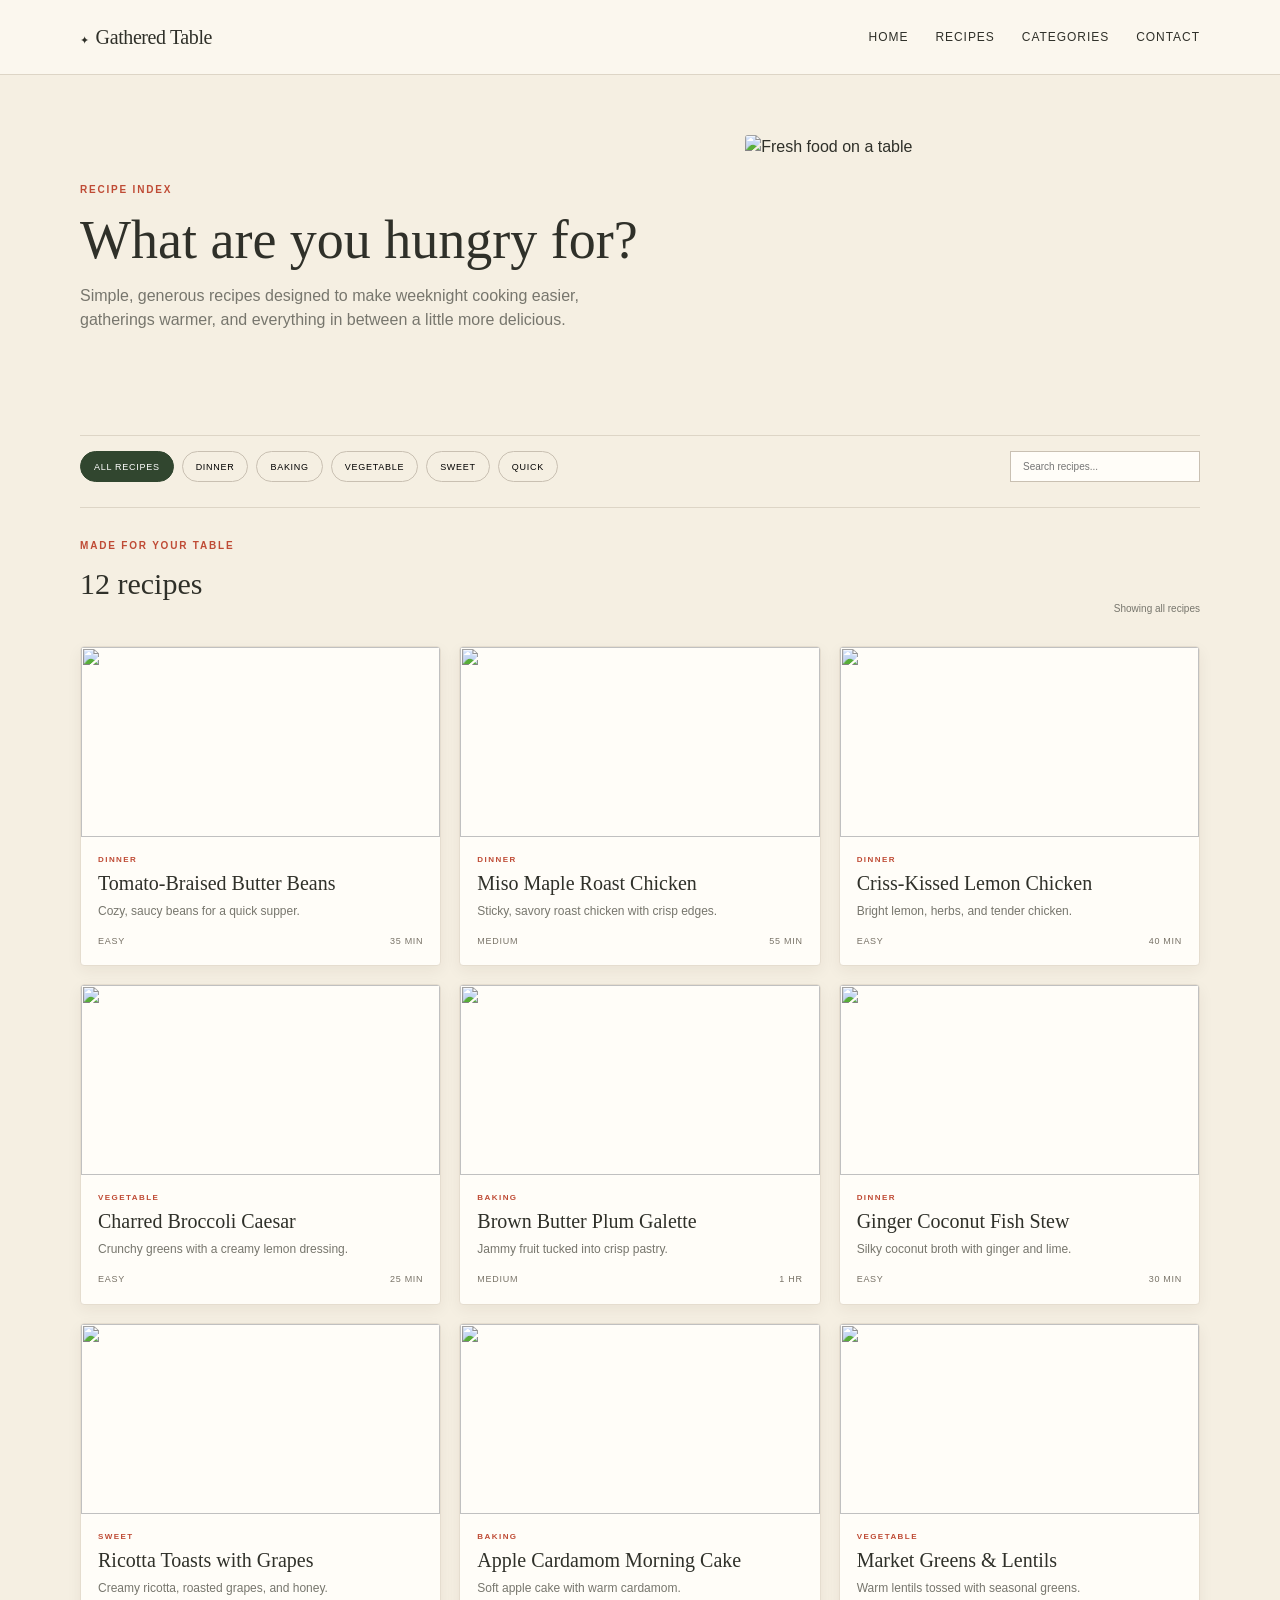
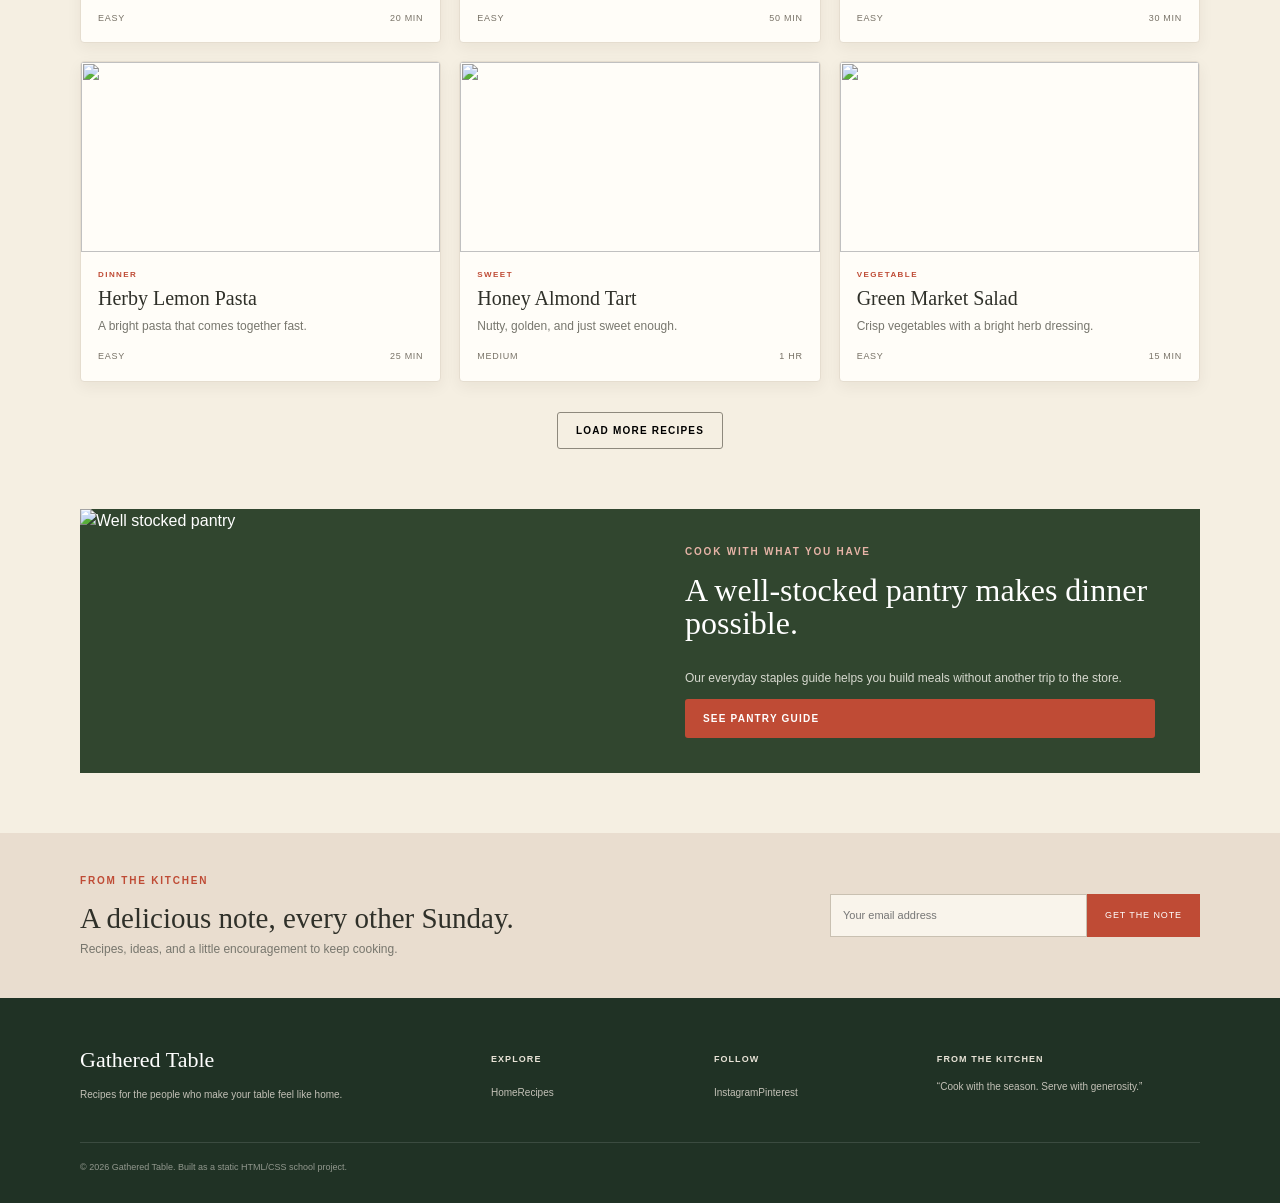
==== recipe.html @ ce707270 "Add files via upload" ====
<!DOCTYPE html>
<html lang="en">
<head>
  <meta charset="UTF-8">
  <meta name="viewport" content="width=device-width, initial-scale=1.0">
  <title>Gathered Table — Recipe Index</title>
  <link rel="stylesheet" href="styles.css">
</head>
<body>
<header class="site-header">
  <div class="container nav">
    <a class="logo" href="index.html">Gathered Table</a>
    <nav class="nav-links">
      <a href="index.html">Home</a>
      <a href="recipes.html">Recipes</a>
      <a href="#categories">Categories</a>
      <a href="#contact">Contact</a>
    </nav>
  </div>
</header>

<main>
  <section class="container index-hero">
    <div>
      <div class="eyebrow">Recipe index</div>
      <h1>What are you hungry for?</h1>
      <p>Simple, generous recipes designed to make weeknight cooking easier, gatherings warmer, and everything in between a little more delicious.</p>
    </div>
    <div class="index-image">
      <img src="https://images.unsplash.com/photo-1601050690597-df0568f70950?auto=format&fit=crop&w=1000&q=85" alt="Fresh food on a table">
    </div>
  </section>

  <section class="container" id="categories">
    <div class="filters">
      <button class="filter active" onclick="filterCards('all', this)">All recipes</button>
      <button class="filter" onclick="filterCards('dinner', this)">Dinner</button>
      <button class="filter" onclick="filterCards('bake', this)">Baking</button>
      <button class="filter" onclick="filterCards('vegetable', this)">Vegetable</button>
      <button class="filter" onclick="filterCards('sweet', this)">Sweet</button>
      <button class="filter" onclick="filterCards('quick', this)">Quick</button>
      <input class="search" id="searchBox" type="search" placeholder="Search recipes..." oninput="searchCards()">
    </div>

    <div class="section-head" style="margin-top:30px;margin-bottom:0">
      <div>
        <div class="eyebrow">Made for your table</div>
        <h2 style="font-size:30px">12 recipes</h2>
      </div>
      <span style="font-size:10px;color:var(--muted)">Showing all recipes</span>
    </div>

    <div class="recipe-grid index-grid" id="recipeGrid">
      <article class="card recipe-card" data-tags="dinner quick">
        <div class="card-img"><img src="https://images.unsplash.com/photo-1547592180-85f173990554?auto=format&fit=crop&w=800&q=80" alt=""></div>
        <div class="card-body"><div class="eyebrow">Dinner</div><h3>Tomato-Braised Butter Beans</h3><p>Cozy, saucy beans for a quick supper.</p><div class="meta"><span>Easy</span><span>35 min</span></div></div>
      </article>
      <article class="card recipe-card" data-tags="dinner">
        <div class="card-img"><img src="https://images.unsplash.com/photo-1600891964599-f61ba0e24092?auto=format&fit=crop&w=800&q=80" alt=""></div>
        <div class="card-body"><div class="eyebrow">Dinner</div><h3>Miso Maple Roast Chicken</h3><p>Sticky, savory roast chicken with crisp edges.</p><div class="meta"><span>Medium</span><span>55 min</span></div></div>
      </article>
      <article class="card recipe-card" data-tags="dinner quick">
        <div class="card-img"><img src="https://images.unsplash.com/photo-1498654896293-37aacf113fd9?auto=format&fit=crop&w=800&q=80" alt=""></div>
        <div class="card-body"><div class="eyebrow">Dinner</div><h3>Criss-Kissed Lemon Chicken</h3><p>Bright lemon, herbs, and tender chicken.</p><div class="meta"><span>Easy</span><span>40 min</span></div></div>
      </article>
      <article class="card recipe-card" data-tags="vegetable quick">
        <div class="card-img"><img src="https://images.unsplash.com/photo-1512621776951-a57141f2eefd?auto=format&fit=crop&w=800&q=80" alt=""></div>
        <div class="card-body"><div class="eyebrow">Vegetable</div><h3>Charred Broccoli Caesar</h3><p>Crunchy greens with a creamy lemon dressing.</p><div class="meta"><span>Easy</span><span>25 min</span></div></div>
      </article>
      <article class="card recipe-card" data-tags="bake sweet">
        <div class="card-img"><img src="https://images.unsplash.com/photo-1519915028121-7d3463d20b13?auto=format&fit=crop&w=800&q=80" alt=""></div>
        <div class="card-body"><div class="eyebrow">Baking</div><h3>Brown Butter Plum Galette</h3><p>Jammy fruit tucked into crisp pastry.</p><div class="meta"><span>Medium</span><span>1 hr</span></div></div>
      </article>
      <article class="card recipe-card" data-tags="dinner quick">
        <div class="card-img"><img src="https://images.unsplash.com/photo-1515003197210-e0cd71810b5f?auto=format&fit=crop&w=800&q=80" alt=""></div>
        <div class="card-body"><div class="eyebrow">Dinner</div><h3>Ginger Coconut Fish Stew</h3><p>Silky coconut broth with ginger and lime.</p><div class="meta"><span>Easy</span><span>30 min</span></div></div>
      </article>
      <article class="card recipe-card" data-tags="sweet bake">
        <div class="card-img"><img src="https://images.unsplash.com/photo-1490474418585-ba9bad8fd0ea?auto=format&fit=crop&w=800&q=80" alt=""></div>
        <div class="card-body"><div class="eyebrow">Sweet</div><h3>Ricotta Toasts with Grapes</h3><p>Creamy ricotta, roasted grapes, and honey.</p><div class="meta"><span>Easy</span><span>20 min</span></div></div>
      </article>
      <article class="card recipe-card" data-tags="bake sweet">
        <div class="card-img"><img src="https://images.unsplash.com/photo-1565958011703-44f9829ba187?auto=format&fit=crop&w=800&q=80" alt=""></div>
        <div class="card-body"><div class="eyebrow">Baking</div><h3>Apple Cardamom Morning Cake</h3><p>Soft apple cake with warm cardamom.</p><div class="meta"><span>Easy</span><span>50 min</span></div></div>
      </article>
      <article class="card recipe-card" data-tags="vegetable quick">
        <div class="card-img"><img src="https://images.unsplash.com/photo-1540420773420-3366772f4999?auto=format&fit=crop&w=800&q=80" alt=""></div>
        <div class="card-body"><div class="eyebrow">Vegetable</div><h3>Market Greens & Lentils</h3><p>Warm lentils tossed with seasonal greens.</p><div class="meta"><span>Easy</span><span>30 min</span></div></div>
      </article>
      <article class="card recipe-card" data-tags="dinner">
        <div class="card-img"><img src="https://images.unsplash.com/photo-1473093295043-cdd812d0e601?auto=format&fit=crop&w=800&q=80" alt=""></div>
        <div class="card-body"><div class="eyebrow">Dinner</div><h3>Herby Lemon Pasta</h3><p>A bright pasta that comes together fast.</p><div class="meta"><span>Easy</span><span>25 min</span></div></div>
      </article>
      <article class="card recipe-card" data-tags="sweet bake">
        <div class="card-img"><img src="https://images.unsplash.com/photo-1565299507177-b0ac66763828?auto=format&fit=crop&w=800&q=80" alt=""></div>
        <div class="card-body"><div class="eyebrow">Sweet</div><h3>Honey Almond Tart</h3><p>Nutty, golden, and just sweet enough.</p><div class="meta"><span>Medium</span><span>1 hr</span></div></div>
      </article>
      <article class="card recipe-card" data-tags="vegetable">
        <div class="card-img"><img src="https://images.unsplash.com/photo-1540189549336-e6e99c3679fe?auto=format&fit=crop&w=800&q=80" alt=""></div>
        <div class="card-body"><div class="eyebrow">Vegetable</div><h3>Green Market Salad</h3><p>Crisp vegetables with a bright herb dressing.</p><div class="meta"><span>Easy</span><span>15 min</span></div></div>
      </article>
    </div>

    <div style="text-align:center;margin:30px 0 60px">
      <button class="btn btn-outline" onclick="alert('You reached the end of the recipe index!')">Load more recipes</button>
    </div>

    <section class="pantry">
      <div class="pantry-image"><img src="https://images.unsplash.com/photo-1596040033229-a9821ebd058d?auto=format&fit=crop&w=1000&q=85" alt="Well stocked pantry"></div>
      <div class="pantry-copy">
        <div class="eyebrow" style="color:#e6b4a7">Cook with what you have</div>
        <h2>A well-stocked pantry makes dinner possible.</h2>
        <p>Our everyday staples guide helps you build meals without another trip to the store.</p>
        <a class="btn btn-primary" href="#">See pantry guide</a>
      </div>
    </section>
  </section>

  <section class="newsletter" style="margin-top:60px">
    <div class="container newsletter-inner">
      <div>
        <div class="eyebrow">From the kitchen</div>
        <h2>A delicious note, every other Sunday.</h2>
        <p>Recipes, ideas, and a little encouragement to keep cooking.</p>
      </div>
      <form class="signup" onsubmit="event.preventDefault(); alert('Thanks for signing up!');">
        <input type="email" placeholder="Your email address" required>
        <button type="submit">Get the note</button>
      </form>
    </div>
  </section>
</main>

<footer class="footer" id="contact">
  <div class="container footer-grid">
    <div><h3>Gathered Table</h3><p>Recipes for the people who make your table feel like home.</p></div>
    <div><h4>Explore</h4><a href="index.html">Home</a><a href="recipes.html">Recipes</a></div>
    <div><h4>Follow</h4><a href="#">Instagram</a><a href="#">Pinterest</a></div>
    <div><h4>From the kitchen</h4><p>“Cook with the season. Serve with generosity.”</p></div>
  </div>
  <div class="container footer-bottom">© 2026 Gathered Table. Built as a static HTML/CSS school project.</div>
</footer>

<script>
let activeTag = 'all';

function filterCards(tag, button){
  activeTag = tag;
  document.querySelectorAll('.filter').forEach(b => b.classList.remove('active'));
  button.classList.add('active');
  applyFilters();
}
function searchCards(){ applyFilters(); }
function applyFilters(){
  const search = document.getElementById('searchBox').value.toLowerCase().trim();
  document.querySelectorAll('.recipe-card').forEach(card => {
    const tags = card.dataset.tags;
    const title = card.querySelector('h3').textContent.toLowerCase();
    const desc = card.querySelector('p').textContent.toLowerCase();
    const tagMatch = activeTag === 'all' || tags.includes(activeTag);
    const searchMatch = !search || title.includes(search) || desc.includes(search) || tags.includes(search);
    card.style.display = tagMatch && searchMatch ? '' : 'none';
  });
}
</script>
</body>
</html>
---- styles.css ----
:root{
  --cream:#f5efe2;
  --cream-2:#fbf7ee;
  --green:#31462f;
  --green-dark:#203225;
  --red:#bf4b35;
  --text:#2f3029;
  --muted:#77766d;
  --line:#ddd5c6;
  --white:#fffdf8;
  --serif: Georgia, "Times New Roman", serif;
  --sans: Arial, Helvetica, sans-serif;
}

*{box-sizing:border-box}
html{scroll-behavior:smooth}
body{
  margin:0;
  color:var(--text);
  background:var(--cream);
  font-family:var(--sans);
  line-height:1.5;
}
a{color:inherit;text-decoration:none}
img{display:block;width:100%;height:100%;object-fit:cover}

.container{width:min(1120px,92%);margin:auto}
.site-header{
  background:var(--cream-2);
  border-bottom:1px solid var(--line);
}
.nav{
  min-height:74px;
  display:flex;
  align-items:center;
  justify-content:space-between;
  gap:30px;
}
.logo{
  font-family:var(--serif);
  font-size:20px;
  letter-spacing:-.4px;
}
.logo::before{content:"✦";font-size:11px;margin-right:7px}
.nav-links{display:flex;gap:27px;font-size:12px;text-transform:uppercase;letter-spacing:.08em}
.nav-links a:hover{color:var(--red)}

.hero{
  display:grid;
  grid-template-columns:1fr 1fr;
  min-height:430px;
}
.hero-copy{
  padding:75px 8%;
  display:flex;
  justify-content:center;
  flex-direction:column;
}
.eyebrow{
  color:var(--red);
  text-transform:uppercase;
  font-size:10px;
  letter-spacing:.18em;
  font-weight:700;
  margin-bottom:15px;
}
h1,h2,h3{
  font-family:var(--serif);
  font-weight:400;
  line-height:1.05;
  margin:0 0 16px;
}
.hero h1{font-size:56px;max-width:520px}
.hero p{max-width:510px;color:var(--muted);font-size:14px}
.hero-image{min-height:430px}

.btns{display:flex;gap:10px;margin-top:20px;flex-wrap:wrap}
.btn{
  display:inline-block;
  padding:12px 18px;
  border-radius:3px;
  font-size:10px;
  text-transform:uppercase;
  letter-spacing:.12em;
  font-weight:700;
}
.btn-primary{background:var(--red);color:white}
.btn-outline{border:1px solid #8e897d;background:transparent}

.green-strip{
  background:var(--green);
  color:white;
  padding:16px 0;
  font-size:11px;
  text-transform:uppercase;
  letter-spacing:.11em;
}
.green-strip .container{display:flex;justify-content:space-between;gap:20px}

.section{padding:72px 0}
.section-head{
  display:flex;
  justify-content:space-between;
  align-items:end;
  gap:20px;
  margin-bottom:28px;
}
.section h2{font-size:38px}
.section-intro{color:var(--muted);font-size:13px;max-width:520px}
.text-link{
  font-size:10px;
  text-transform:uppercase;
  letter-spacing:.1em;
  border-bottom:1px solid var(--text);
  padding-bottom:5px;
}

.recipe-grid{
  display:grid;
  grid-template-columns:repeat(3,1fr);
  gap:18px;
}
.card{
  background:var(--white);
  border:1px solid #e5ddcf;
  box-shadow:0 5px 15px rgba(44,35,20,.06);
  border-radius:4px;
  overflow:hidden;
}
.card-img{height:220px}
.card-body{padding:17px}
.card .eyebrow{margin-bottom:7px;font-size:8px}
.card h3{font-size:23px;margin-bottom:8px}
.card p{font-size:12px;color:var(--muted);margin:0 0 15px}
.meta{
  display:flex;
  justify-content:space-between;
  color:#777166;
  font-size:9px;
  text-transform:uppercase;
  letter-spacing:.08em;
}

.appetite{padding:0 0 70px}
.appetite-grid{
  display:grid;
  grid-template-columns:repeat(4,1fr);
  gap:12px;
}
.appetite-card{
  height:250px;
  position:relative;
  overflow:hidden;
  border-radius:4px;
}
.appetite-card::after{
  content:"";
  position:absolute;inset:0;
  background:linear-gradient(transparent 45%,rgba(0,0,0,.72));
}
.appetite-card .label{
  position:absolute;z-index:2;left:18px;bottom:18px;
  color:white;font-family:var(--serif);font-size:20px;
}
.quote{
  background:var(--red);
  color:white;
  padding:68px 20px;
  text-align:center;
}
.quote p{
  font-family:var(--serif);
  font-size:24px;
  max-width:650px;
  margin:auto;
}

.newsletter{
  padding:40px 0;
  background:#e9ddcf;
}
.newsletter-inner{
  display:flex;align-items:center;justify-content:space-between;gap:30px;
}
.newsletter h2{font-size:29px;margin-bottom:7px}
.newsletter p{font-size:12px;color:var(--muted);margin:0}
.signup{display:flex;min-width:370px}
.signup input{
  flex:1;border:1px solid #c9c0b1;background:#f9f4eb;padding:12px;
  font:inherit;font-size:11px;
}
.signup button{
  border:0;background:var(--red);color:#fff;padding:0 18px;
  text-transform:uppercase;font-size:9px;letter-spacing:.1em;
}

.footer{
  background:var(--green-dark);
  color:#e8e3d7;
  padding:50px 0 28px;
}
.footer-grid{display:grid;grid-template-columns:2fr 1fr 1fr 1.4fr;gap:35px}
.footer h3{font-size:22px;color:white}
.footer h4{font-size:9px;text-transform:uppercase;letter-spacing:.12em;margin:5px 0 12px}
.footer a,.footer p{font-size:10px;color:#c3c1b7;margin:5px 0}
.footer-bottom{
  border-top:1px solid rgba(255,255,255,.12);
  margin-top:35px;padding-top:18px;
  color:#92988e;font-size:9px;
}

.index-hero{
  padding:60px 0 40px;
  display:grid;grid-template-columns:1.15fr .85fr;gap:50px;align-items:center;
}
.index-hero h1{font-size:54px}
.index-hero p{color:var(--muted);max-width:540px}
.index-image{height:260px;border-radius:3px;overflow:hidden}

.filters{
  display:flex;gap:8px;flex-wrap:wrap;
  padding:15px 0 25px;border-top:1px solid var(--line);border-bottom:1px solid var(--line);
}
.filter{
  border:1px solid #c9c0b2;background:transparent;padding:8px 13px;
  border-radius:20px;font-size:9px;text-transform:uppercase;letter-spacing:.08em;
}
.filter.active{background:var(--green);border-color:var(--green);color:white}
.search{
  margin-left:auto;border:1px solid #c9c0b2;background:var(--white);
  padding:9px 12px;min-width:190px;font-size:10px;
}
.index-grid{grid-template-columns:repeat(3,1fr);margin-top:30px}
.index-grid .card-img{height:190px}
.index-grid .card h3{font-size:20px}
.pantry{
  margin-top:60px;background:var(--green);color:white;
  display:grid;grid-template-columns:1fr 1fr;min-height:210px;
}
.pantry-copy{padding:35px 45px;display:flex;flex-direction:column;justify-content:center}
.pantry-copy h2{font-size:32px}
.pantry-copy p{color:#d7d9cf;font-size:12px}
.pantry-image{min-height:210px}

@media(max-width:800px){
  .nav{min-height:64px}
  .nav-links{gap:12px;font-size:9px}
  .hero,.index-hero,.pantry{grid-template-columns:1fr}
  .hero-copy{padding:55px 8%}
  .hero h1,.index-hero h1{font-size:43px}
  .hero-image{min-height:300px}
  .recipe-grid,.index-grid{grid-template-columns:1fr 1fr}
  .appetite-grid{grid-template-columns:1fr 1fr}
  .newsletter-inner{align-items:flex-start;flex-direction:column}
  .signup{width:100%;min-width:0}
  .footer-grid{grid-template-columns:1fr 1fr}
  .search{margin-left:0;width:100%}
}
@media(max-width:520px){
  .nav-links a:nth-child(n+3){display:none}
  .green-strip .container{flex-direction:column}
  .recipe-grid,.index-grid,.appetite-grid,.footer-grid{grid-template-columns:1fr}
  .section{padding:50px 0}
  .section-head{display:block}
  .section-head .text-link{display:inline-block;margin-top:12px}
  .appetite-card{height:210px}
}
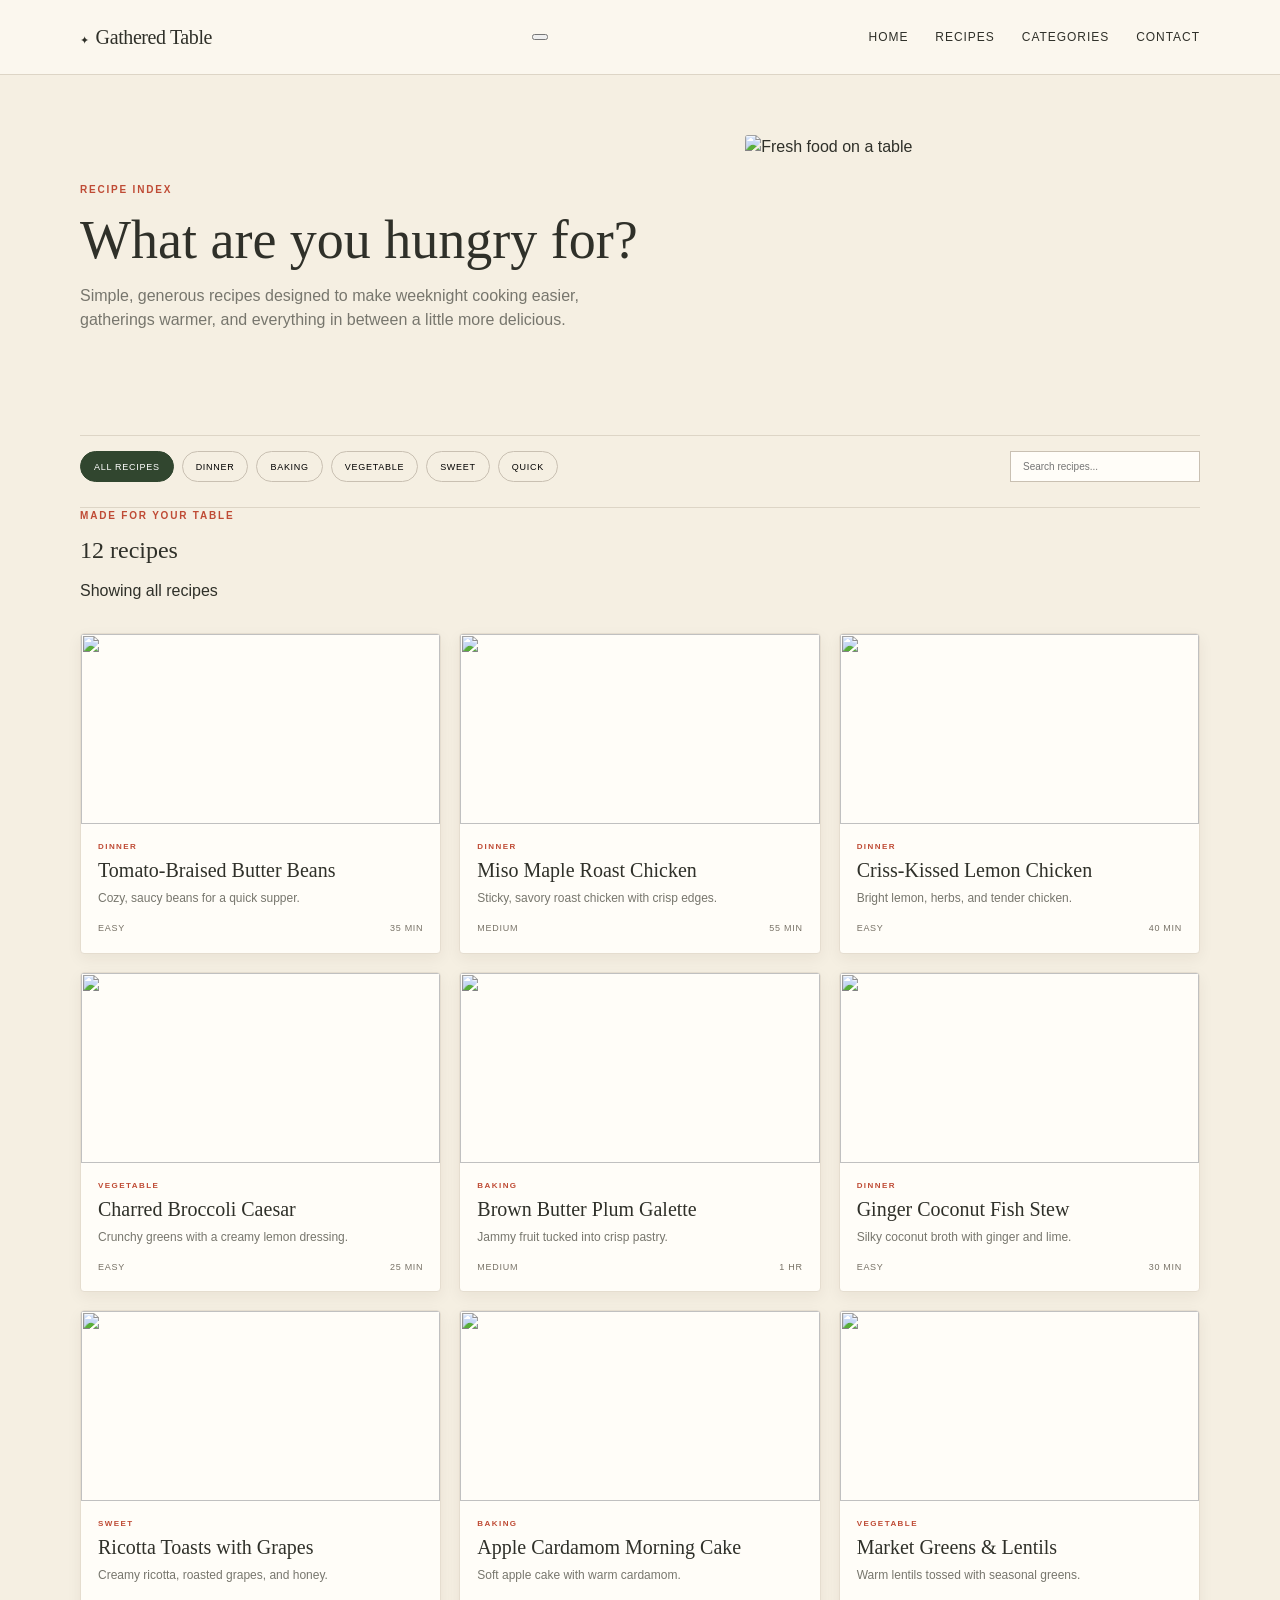
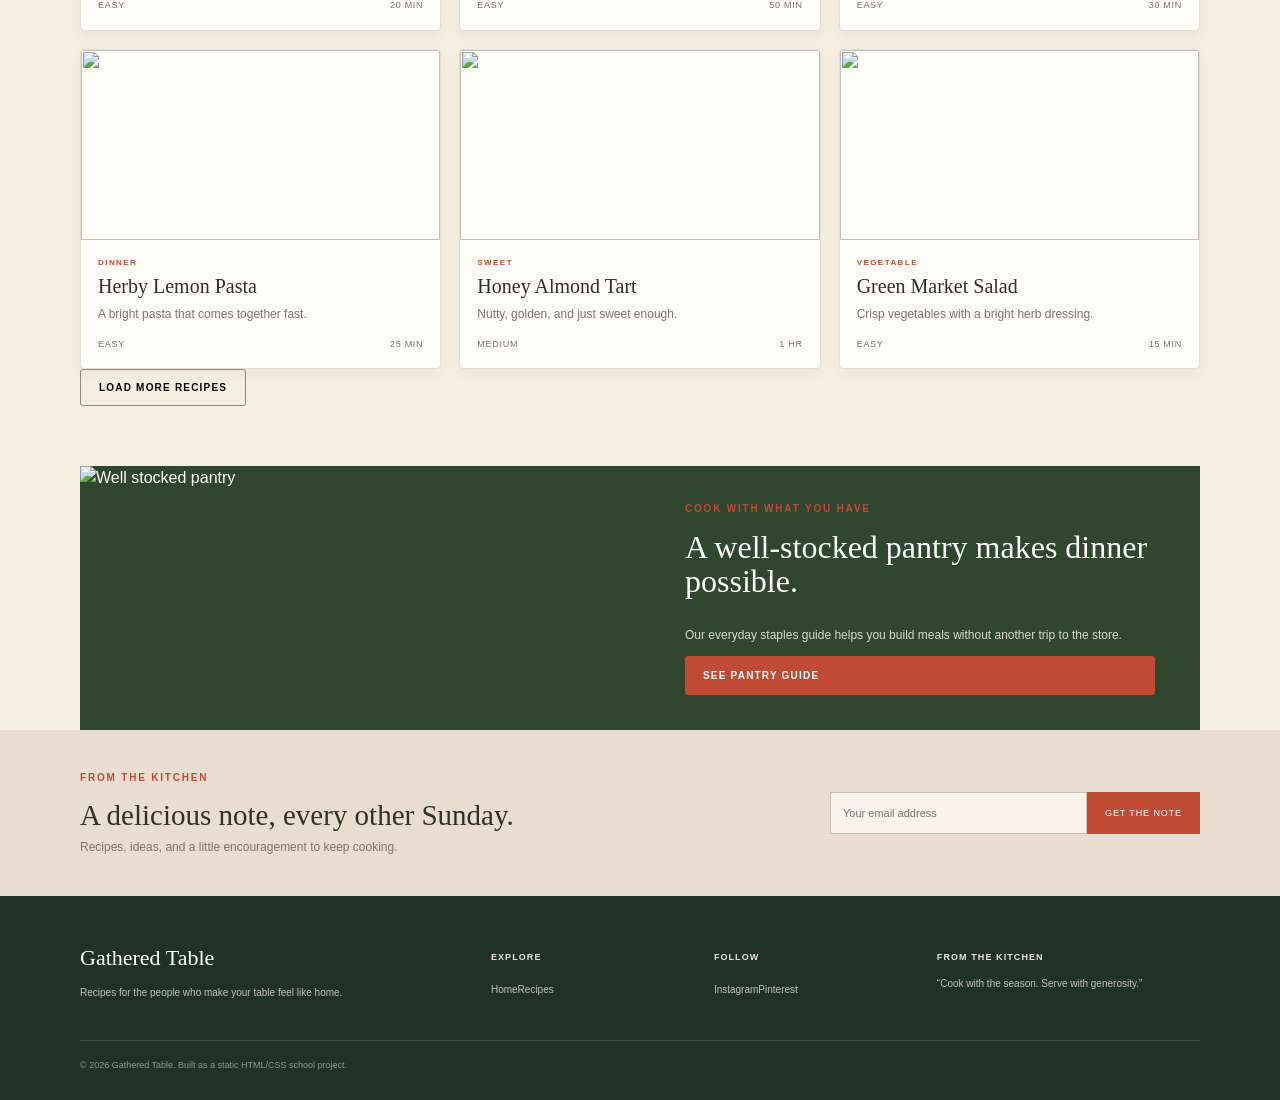
==== commit b6323386: "Enhance recipe.html with theme color and nav toggle Added theme color meta tag and improved mobile n" ====
--- a/recipe.html
+++ b/recipe.html
@@ -4,15 +4,17 @@
   <meta charset="UTF-8">
   <meta name="viewport" content="width=device-width, initial-scale=1.0">
   <title>Gathered Table — Recipe Index</title>
+  <meta name="theme-color" content="#31462f">
   <link rel="stylesheet" href="styles.css">
 </head>
 <body>
 <header class="site-header">
   <div class="container nav">
     <a class="logo" href="index.html">Gathered Table</a>
-    <nav class="nav-links">
+    <button class="nav-toggle" id="navToggle" aria-label="Toggle menu" aria-expanded="false" aria-controls="navLinks"><span></span></button>
+    <nav class="nav-links" id="navLinks" aria-label="Main">
       <a href="index.html">Home</a>
-      <a href="recipes.html">Recipes</a>
+      <a href="recipes.html" aria-current="page">Recipes</a>
       <a href="#categories">Categories</a>
       <a href="#contact">Contact</a>
     </nav>
@@ -27,7 +29,7 @@
       <p>Simple, generous recipes designed to make weeknight cooking easier, gatherings warmer, and everything in between a little more delicious.</p>
     </div>
     <div class="index-image">
-      <img src="https://images.unsplash.com/photo-1601050690597-df0568f70950?auto=format&fit=crop&w=1000&q=85" alt="Fresh food on a table">
+      <img src="https://images.unsplash.com/photo-1601050690597-df0568f70950?auto=format&fit=crop&w=1000&q=85" alt="Fresh food on a table" fetchpriority="high">
     </div>
   </section>
 
@@ -39,76 +41,74 @@
       <button class="filter" onclick="filterCards('vegetable', this)">Vegetable</button>
       <button class="filter" onclick="filterCards('sweet', this)">Sweet</button>
       <button class="filter" onclick="filterCards('quick', this)">Quick</button>
-      <input class="search" id="searchBox" type="search" placeholder="Search recipes..." oninput="searchCards()">
+      <input class="search" id="searchBox" type="search" placeholder="Search recipes..." aria-label="Search recipes" oninput="searchCards()">
     </div>
 
-    <div class="section-head" style="margin-top:30px;margin-bottom:0">
-      <div>
-        <div class="eyebrow">Made for your table</div>
-        <h2 style="font-size:30px">12 recipes</h2>
-      </div>
-      <span style="font-size:10px;color:var(--muted)">Showing all recipes</span>
+    <div class="results-head">
+      <div class="eyebrow">Made for your table</div>
+      <h2>12 recipes</h2>
+      <p class="results-note" id="resultsNote" aria-live="polite">Showing all recipes</p>
     </div>
 
     <div class="recipe-grid index-grid" id="recipeGrid">
       <article class="card recipe-card" data-tags="dinner quick">
-        <div class="card-img"><img src="https://images.unsplash.com/photo-1547592180-85f173990554?auto=format&fit=crop&w=800&q=80" alt=""></div>
+        <div class="card-img"><img src="https://images.unsplash.com/photo-1547592180-85f173990554?auto=format&fit=crop&w=800&q=80" alt="" loading="lazy" decoding="async"></div>
         <div class="card-body"><div class="eyebrow">Dinner</div><h3>Tomato-Braised Butter Beans</h3><p>Cozy, saucy beans for a quick supper.</p><div class="meta"><span>Easy</span><span>35 min</span></div></div>
       </article>
       <article class="card recipe-card" data-tags="dinner">
-        <div class="card-img"><img src="https://images.unsplash.com/photo-1600891964599-f61ba0e24092?auto=format&fit=crop&w=800&q=80" alt=""></div>
+        <div class="card-img"><img src="https://images.unsplash.com/photo-1600891964599-f61ba0e24092?auto=format&fit=crop&w=800&q=80" alt="" loading="lazy" decoding="async"></div>
         <div class="card-body"><div class="eyebrow">Dinner</div><h3>Miso Maple Roast Chicken</h3><p>Sticky, savory roast chicken with crisp edges.</p><div class="meta"><span>Medium</span><span>55 min</span></div></div>
       </article>
       <article class="card recipe-card" data-tags="dinner quick">
-        <div class="card-img"><img src="https://images.unsplash.com/photo-1498654896293-37aacf113fd9?auto=format&fit=crop&w=800&q=80" alt=""></div>
+        <div class="card-img"><img src="https://images.unsplash.com/photo-1498654896293-37aacf113fd9?auto=format&fit=crop&w=800&q=80" alt="" loading="lazy" decoding="async"></div>
         <div class="card-body"><div class="eyebrow">Dinner</div><h3>Criss-Kissed Lemon Chicken</h3><p>Bright lemon, herbs, and tender chicken.</p><div class="meta"><span>Easy</span><span>40 min</span></div></div>
       </article>
       <article class="card recipe-card" data-tags="vegetable quick">
-        <div class="card-img"><img src="https://images.unsplash.com/photo-1512621776951-a57141f2eefd?auto=format&fit=crop&w=800&q=80" alt=""></div>
+        <div class="card-img"><img src="https://images.unsplash.com/photo-1512621776951-a57141f2eefd?auto=format&fit=crop&w=800&q=80" alt="" loading="lazy" decoding="async"></div>
         <div class="card-body"><div class="eyebrow">Vegetable</div><h3>Charred Broccoli Caesar</h3><p>Crunchy greens with a creamy lemon dressing.</p><div class="meta"><span>Easy</span><span>25 min</span></div></div>
       </article>
       <article class="card recipe-card" data-tags="bake sweet">
-        <div class="card-img"><img src="https://images.unsplash.com/photo-1519915028121-7d3463d20b13?auto=format&fit=crop&w=800&q=80" alt=""></div>
+        <div class="card-img"><img src="https://images.unsplash.com/photo-1519915028121-7d3463d20b13?auto=format&fit=crop&w=800&q=80" alt="" loading="lazy" decoding="async"></div>
         <div class="card-body"><div class="eyebrow">Baking</div><h3>Brown Butter Plum Galette</h3><p>Jammy fruit tucked into crisp pastry.</p><div class="meta"><span>Medium</span><span>1 hr</span></div></div>
       </article>
       <article class="card recipe-card" data-tags="dinner quick">
-        <div class="card-img"><img src="https://images.unsplash.com/photo-1515003197210-e0cd71810b5f?auto=format&fit=crop&w=800&q=80" alt=""></div>
+        <div class="card-img"><img src="https://images.unsplash.com/photo-1515003197210-e0cd71810b5f?auto=format&fit=crop&w=800&q=80" alt="" loading="lazy" decoding="async"></div>
         <div class="card-body"><div class="eyebrow">Dinner</div><h3>Ginger Coconut Fish Stew</h3><p>Silky coconut broth with ginger and lime.</p><div class="meta"><span>Easy</span><span>30 min</span></div></div>
       </article>
       <article class="card recipe-card" data-tags="sweet bake">
-        <div class="card-img"><img src="https://images.unsplash.com/photo-1490474418585-ba9bad8fd0ea?auto=format&fit=crop&w=800&q=80" alt=""></div>
+        <div class="card-img"><img src="https://images.unsplash.com/photo-1490474418585-ba9bad8fd0ea?auto=format&fit=crop&w=800&q=80" alt="" loading="lazy" decoding="async"></div>
         <div class="card-body"><div class="eyebrow">Sweet</div><h3>Ricotta Toasts with Grapes</h3><p>Creamy ricotta, roasted grapes, and honey.</p><div class="meta"><span>Easy</span><span>20 min</span></div></div>
       </article>
       <article class="card recipe-card" data-tags="bake sweet">
-        <div class="card-img"><img src="https://images.unsplash.com/photo-1565958011703-44f9829ba187?auto=format&fit=crop&w=800&q=80" alt=""></div>
+        <div class="card-img"><img src="https://images.unsplash.com/photo-1565958011703-44f9829ba187?auto=format&fit=crop&w=800&q=80" alt="" loading="lazy" decoding="async"></div>
         <div class="card-body"><div class="eyebrow">Baking</div><h3>Apple Cardamom Morning Cake</h3><p>Soft apple cake with warm cardamom.</p><div class="meta"><span>Easy</span><span>50 min</span></div></div>
       </article>
       <article class="card recipe-card" data-tags="vegetable quick">
-        <div class="card-img"><img src="https://images.unsplash.com/photo-1540420773420-3366772f4999?auto=format&fit=crop&w=800&q=80" alt=""></div>
+        <div class="card-img"><img src="https://images.unsplash.com/photo-1540420773420-3366772f4999?auto=format&fit=crop&w=800&q=80" alt="" loading="lazy" decoding="async"></div>
         <div class="card-body"><div class="eyebrow">Vegetable</div><h3>Market Greens & Lentils</h3><p>Warm lentils tossed with seasonal greens.</p><div class="meta"><span>Easy</span><span>30 min</span></div></div>
       </article>
       <article class="card recipe-card" data-tags="dinner">
-        <div class="card-img"><img src="https://images.unsplash.com/photo-1473093295043-cdd812d0e601?auto=format&fit=crop&w=800&q=80" alt=""></div>
+        <div class="card-img"><img src="https://images.unsplash.com/photo-1473093295043-cdd812d0e601?auto=format&fit=crop&w=800&q=80" alt="" loading="lazy" decoding="async"></div>
         <div class="card-body"><div class="eyebrow">Dinner</div><h3>Herby Lemon Pasta</h3><p>A bright pasta that comes together fast.</p><div class="meta"><span>Easy</span><span>25 min</span></div></div>
       </article>
       <article class="card recipe-card" data-tags="sweet bake">
-        <div class="card-img"><img src="https://images.unsplash.com/photo-1565299507177-b0ac66763828?auto=format&fit=crop&w=800&q=80" alt=""></div>
+        <div class="card-img"><img src="https://images.unsplash.com/photo-1565299507177-b0ac66763828?auto=format&fit=crop&w=800&q=80" alt="" loading="lazy" decoding="async"></div>
         <div class="card-body"><div class="eyebrow">Sweet</div><h3>Honey Almond Tart</h3><p>Nutty, golden, and just sweet enough.</p><div class="meta"><span>Medium</span><span>1 hr</span></div></div>
       </article>
       <article class="card recipe-card" data-tags="vegetable">
-        <div class="card-img"><img src="https://images.unsplash.com/photo-1540189549336-e6e99c3679fe?auto=format&fit=crop&w=800&q=80" alt=""></div>
+        <div class="card-img"><img src="https://images.unsplash.com/photo-1540189549336-e6e99c3679fe?auto=format&fit=crop&w=800&q=80" alt="" loading="lazy" decoding="async"></div>
         <div class="card-body"><div class="eyebrow">Vegetable</div><h3>Green Market Salad</h3><p>Crisp vegetables with a bright herb dressing.</p><div class="meta"><span>Easy</span><span>15 min</span></div></div>
       </article>
     </div>
 
-    <div style="text-align:center;margin:30px 0 60px">
+    <div class="load-more">
       <button class="btn btn-outline" onclick="alert('You reached the end of the recipe index!')">Load more recipes</button>
     </div>
 
     <section class="pantry">
-      <div class="pantry-image"><img src="https://images.unsplash.com/photo-1596040033229-a9821ebd058d?auto=format&fit=crop&w=1000&q=85" alt="Well stocked pantry"></div>
+      <div class="pantry-image"><img src="https://images.unsplash.com/photo-1596040033229-a9821ebd058d?auto=format&fit=crop&w=1000&q=85" alt="Well stocked pantry" loading="lazy" decoding="async"></div>
       <div class="pantry-copy">
-        <div class="eyebrow" style="color:#e6b4a7">Cook with what you have</div>
+        <div class="eyebrow">Cook with what you have</div>
         <h2>A well-stocked pantry makes dinner possible.</h2>
         <p>Our everyday staples guide helps you build meals without another trip to the store.</p>
         <a class="btn btn-primary" href="#">See pantry guide</a>
@@ -116,7 +116,7 @@
     </section>
   </section>
 
-  <section class="newsletter" style="margin-top:60px">
+  <section class="newsletter spaced">
     <div class="container newsletter-inner">
       <div>
         <div class="eyebrow">From the kitchen</div>
@@ -124,7 +124,7 @@
         <p>Recipes, ideas, and a little encouragement to keep cooking.</p>
       </div>
       <form class="signup" onsubmit="event.preventDefault(); alert('Thanks for signing up!');">
-        <input type="email" placeholder="Your email address" required>
+        <input type="email" placeholder="Your email address" aria-label="Your email address" autocomplete="email" required>
         <button type="submit">Get the note</button>
       </form>
     </div>
@@ -153,15 +153,35 @@
 function searchCards(){ applyFilters(); }
 function applyFilters(){
   const search = document.getElementById('searchBox').value.toLowerCase().trim();
+  let visible = 0;
   document.querySelectorAll('.recipe-card').forEach(card => {
     const tags = card.dataset.tags;
     const title = card.querySelector('h3').textContent.toLowerCase();
     const desc = card.querySelector('p').textContent.toLowerCase();
     const tagMatch = activeTag === 'all' || tags.includes(activeTag);
     const searchMatch = !search || title.includes(search) || desc.includes(search) || tags.includes(search);
-    card.style.display = tagMatch && searchMatch ? '' : 'none';
+    const show = tagMatch && searchMatch;
+    card.style.display = show ? '' : 'none';
+    if (show) visible++;
   });
+  document.querySelector('.results-head h2').textContent = visible + (visible === 1 ? ' recipe' : ' recipes');
+  document.getElementById('resultsNote').textContent =
+    (activeTag === 'all' && !search) ? 'Showing all recipes' : (visible ? 'Showing matching recipes' : 'No recipes match. Try another filter or search.');
 }
+
+// Mobile navigation toggle
+(function(){
+  var btn = document.getElementById('navToggle');
+  var menu = document.getElementById('navLinks');
+  function setOpen(open){
+    menu.classList.toggle('open', open);
+    btn.setAttribute('aria-expanded', open);
+  }
+  btn.addEventListener('click', function(){ setOpen(!menu.classList.contains('open')); });
+  menu.addEventListener('click', function(e){ if (e.target.tagName === 'A') setOpen(false); });
+  document.addEventListener('keydown', function(e){ if (e.key === 'Escape') setOpen(false); });
+  window.matchMedia('(min-width:800px)').addEventListener('change', function(){ setOpen(false); });
+})();
 </script>
 </body>
 </html>
